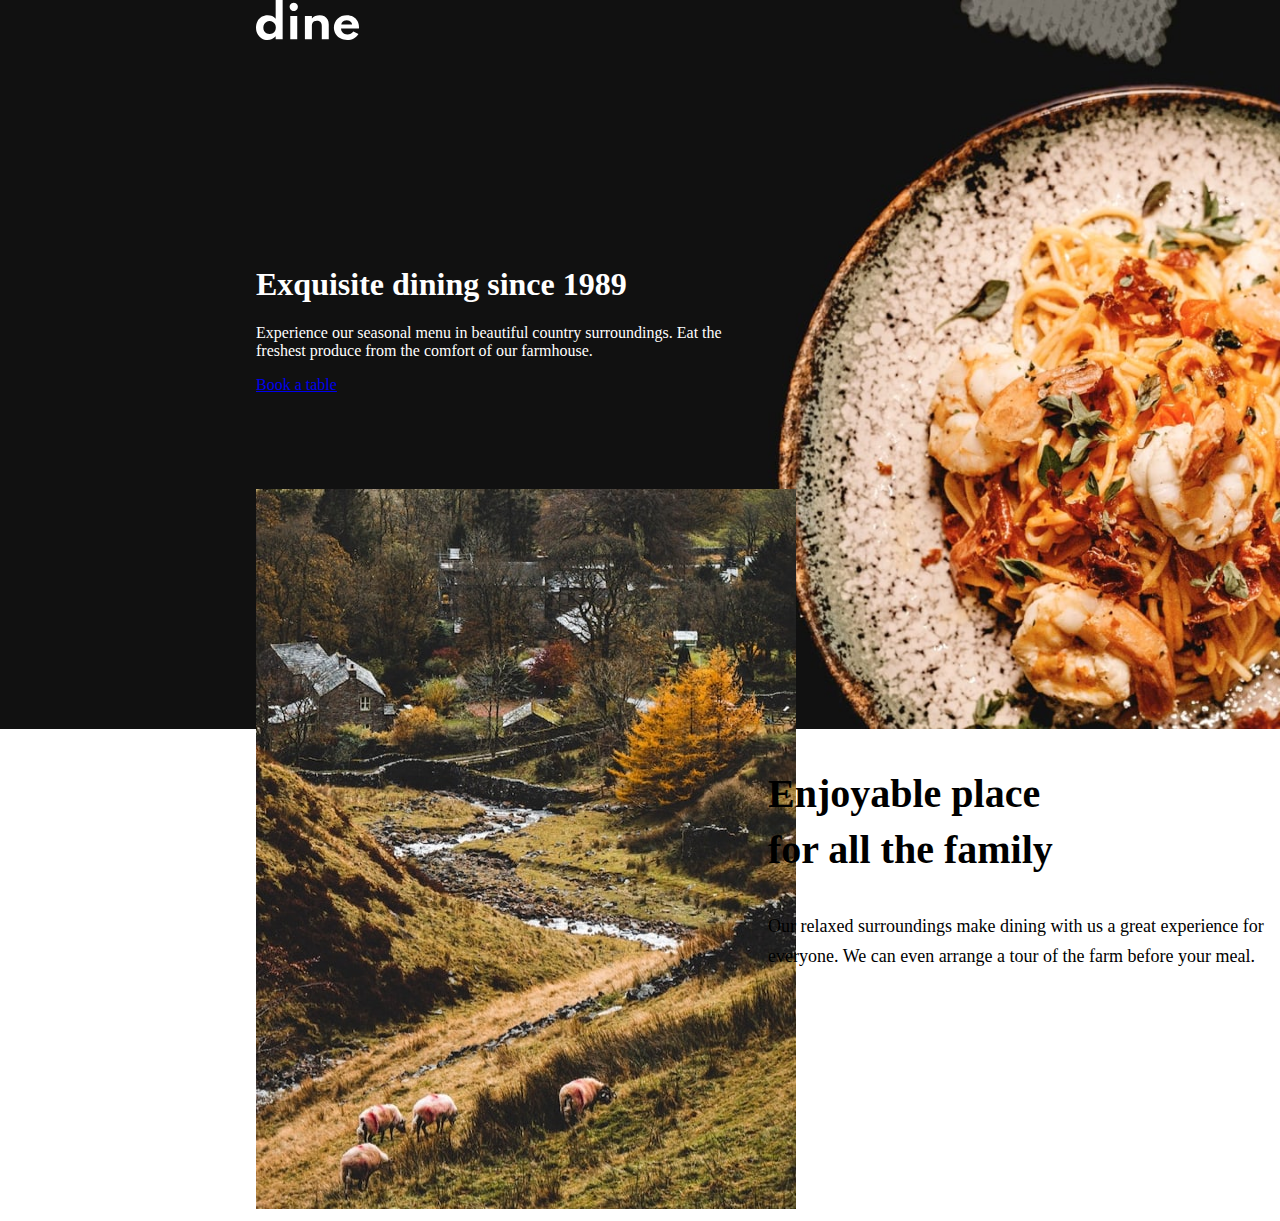
==== starter-code/index.html @ 2d4a2670 "finished the first part of the page" ====
<!DOCTYPE html>
<html lang="en">
<head>
  <meta charset="UTF-8">
  <meta name="viewport" content="width=device-width, initial-scale=1.0">
  <link href="https://cdn.jsdelivr.net/npm/bootstrap@5.0.0-beta1/dist/css/bootstrap.min.css" rel="stylesheet" integrity="sha384-giJF6kkoqNQ00vy+HMDP7azOuL0xtbfIcaT9wjKHr8RbDVddVHyTfAAsrekwKmP1" crossorigin="anonymous">
  <link rel="stylesheet" href="style.css">
  <link rel="icon" type="image/png" sizes="32x32" href="./images/favicon-32x32.png">
  <title>Dine Restaurant</title>
</head>
<body>

    <div class="header">
      <div class="banner">
        <img src="images/homepage/hero-bg-mobile.jpg" alt="pizza" class="mobile">
        <img src="images/homepage/hero-bg-desktop.jpg" alt="pizza" width="100%" class="desktop">
      </div>
      <div class="logo">
        <img src="images/logo.svg" alt="logo" class="mt-3">
      </div>
      <div class="banner-text">
        <h1> Exquisite dining since 1989</h1>
  
        <p>Experience our seasonal menu in beautiful country surroundings. Eat the freshest produce from 
        the comfort of our farmhouse.</p>
      
        <a href="#" class="btn btn-outline-secondary btn-lg" >Book a table</a>

      </div>
      <div class="banner-bottom-img">
        <img src="images/homepage/enjoyable-place-desktop.jpg" alt="enjoyable-place-desktop">

      </div>
      <div class="bottom-img-text mt-3">
        <div class="mobile-text">

        
        <h2>Enjoyable place<br> for all the family</h2>

        <p>Our relaxed surroundings make dining with us a great experience for everyone. We can even arrange 
        a tour of the farm before your meal.</p>
      </div>
      </div>
      </div>
    

  
<!--  
  The most locally sourced food

  All our ingredients come directly from our farm or local fishery. So you can be sure that you’re 
  eating the freshest, most sustainable food.



  A few highlights from our menu

  We cater for all dietary requirements, but here’s a glimpse at some of our diner’s favourites. 
  Our menu is revamped every season.

  Seared Salmon Fillet
  Our locally sourced salmon served with a refreshing buckwheat summer salad.

  Rosemary Filet Mignon
  Our prime beef served to your taste with a delicious choice of seasonal sides.

  Summer Fruit Chocolate Mousse
  Creamy mousse combined with summer fruits and dark chocolate shavings.



  Family Gathering
  Special Events
  Social Events

  Family Gathering
  We love catering for entire families. So please bring everyone along for a special meal with your 
  loved ones. We’ll provide a memorable experience for all.

  Special Events
  Whether it’s a romantic dinner or special date you’re celebrating with others we’ll look after you. 
  We’ll be sure to mark your special date with an unforgettable meal.

  Social Events
  Are you looking to have a larger social event? No problem! We’re more than happy to cater for big 
  parties. We’ll work with you to make your event a hit with everyone.

  Book a table



  Ready to make a reservation?

  Book a table



  Marthwaite, Sedbergh
  Cumbria
  +00 44 123 4567

  Open Times
  Mon - Fri: 09:00 AM - 10:00 PM
  Sat - Sun: 09:00 AM - 11:30 PM

  -->
  <script src="https://code.jquery.com/jquery-3.2.1.slim.min.js" integrity="sha384-KJ3o2DKtIkvYIK3UENzmM7KCkRr/rE9/Qpg6aAZGJwFDMVNA/GpGFF93hXpG5KkN" crossorigin="anonymous"></script>
  <script src="https://cdnjs.cloudflare.com/ajax/libs/popper.js/1.12.9/umd/popper.min.js" integrity="sha384-ApNbgh9B+Y1QKtv3Rn7W3mgPxhU9K/ScQsAP7hUibX39j7fakFPskvXusvfa0b4Q" crossorigin="anonymous"></script>
  <script src="https://maxcdn.bootstrapcdn.com/bootstrap/4.0.0/js/bootstrap.min.js" integrity="sha384-JZR6Spejh4U02d8jOt6vLEHfe/JQGiRRSQQxSfFWpi1MquVdAyjUar5+76PVCmYl" crossorigin="anonymous"></script>

</body>
</html>
---- starter-code/style.css ----
body {
    margin: 0 auto;
}

.header {
    display: grid;
    grid-template-columns: repeat(5, 1fr);
    grid-template-rows: repeat(5, 1fr);
    grid-column-gap: 0px;
    grid-row-gap: 0px;
    }
    
    .banner { grid-area: 1 / 1 / 4 / 6; }
    .logo { grid-area: 1 / 2 / 2 / 2; }
    .banner-text { grid-area: 2 / 2 / 3 / 4; }
    .banner-bottom-img { grid-area: 3 / 2 / 6 / 4; }
    .bottom-img-text { grid-area: 4 / 4 / 6 / 6; }

.banner-text {
    color: white;
}

.bottom-img-text h2{
    font-size: 40px;
    line-height: 56px;
}

.bottom-img-text {
    font-size: 18px;
    line-height: 30px;
}

.mobile {
    display: none;
}
@media (max-width: 576px){
    .header {
        display: block;
    }

    .desktop {
        display: none;

    }
    .mobile{
        display: block;
        width: 100vw;
    }

    .banner-bottom-img img{
        width: 100vw;
        position: relative;
        top: -233px;
    }

    .banner-text{
        position: relative;
        top: -443px;
        text-align: center;
    }

    .mobile-text{
        position: relative;
        top: -239px;
        text-align: center;
    }

}
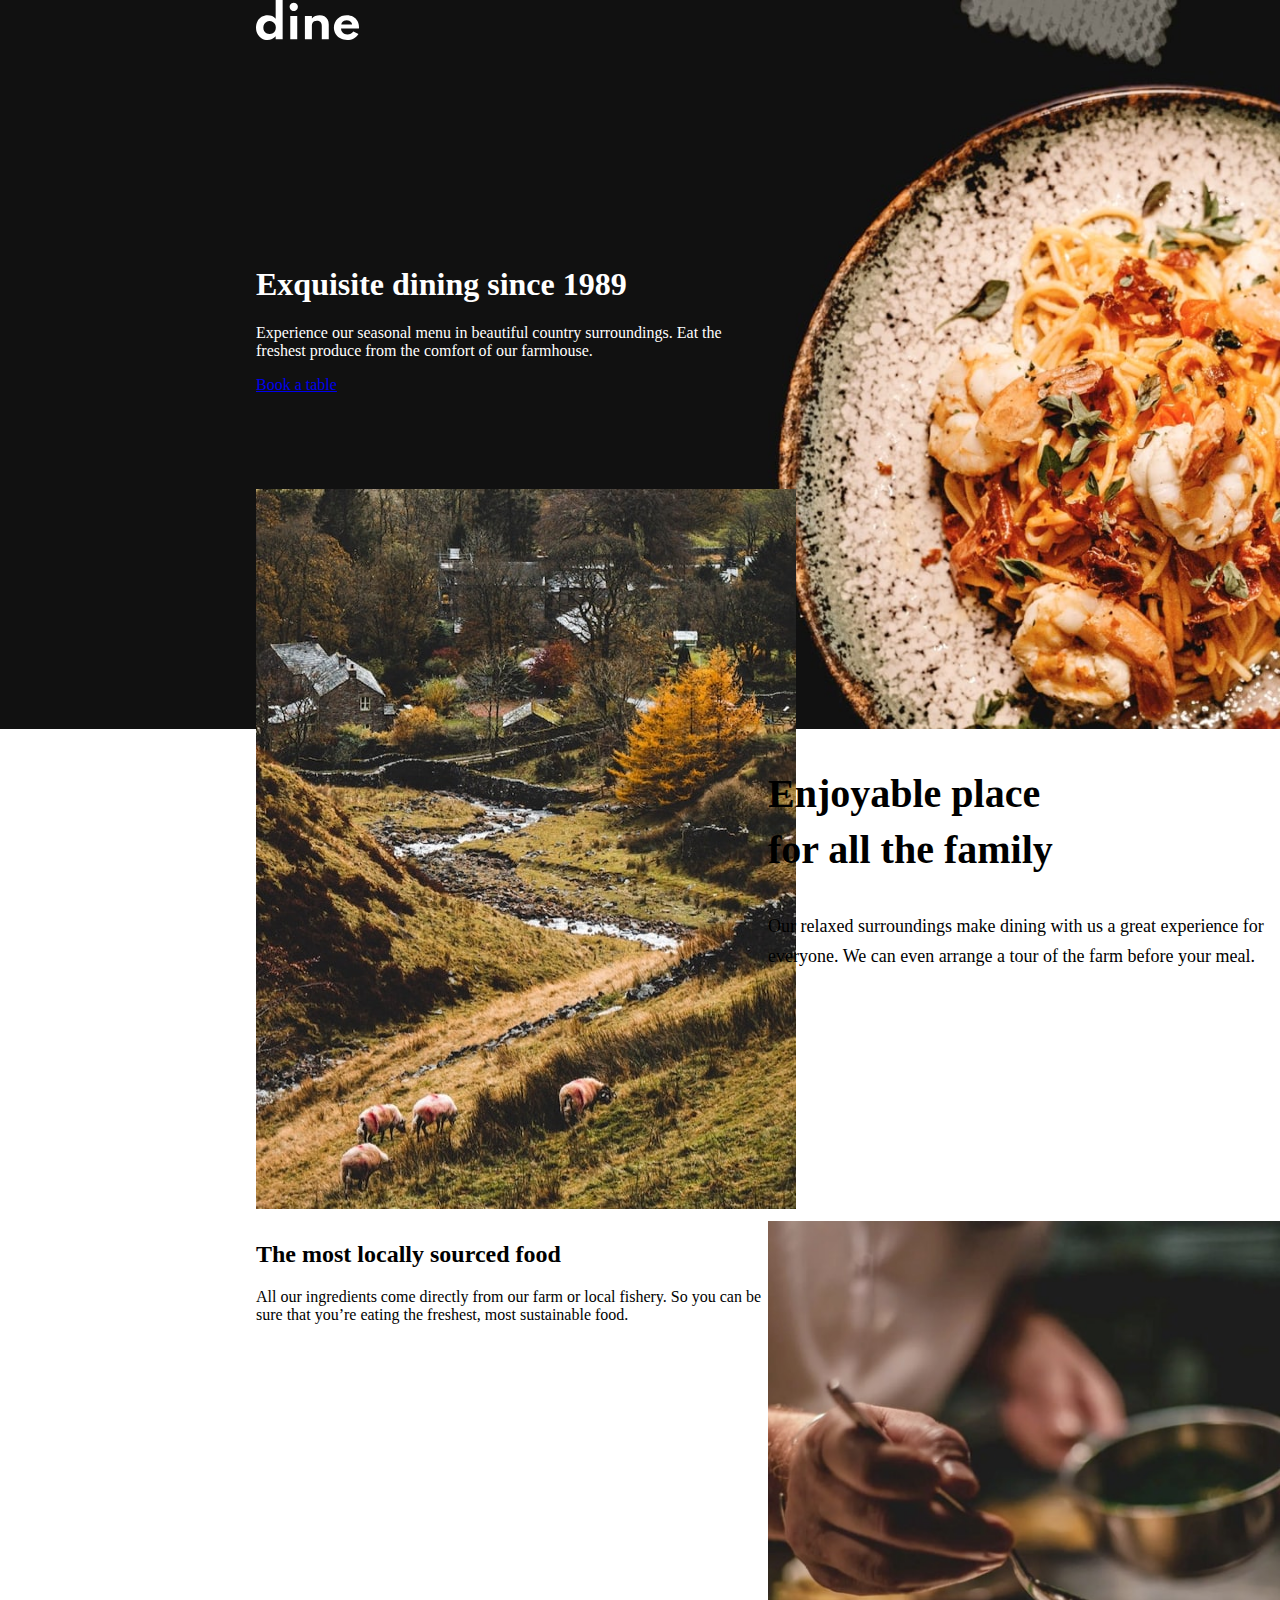
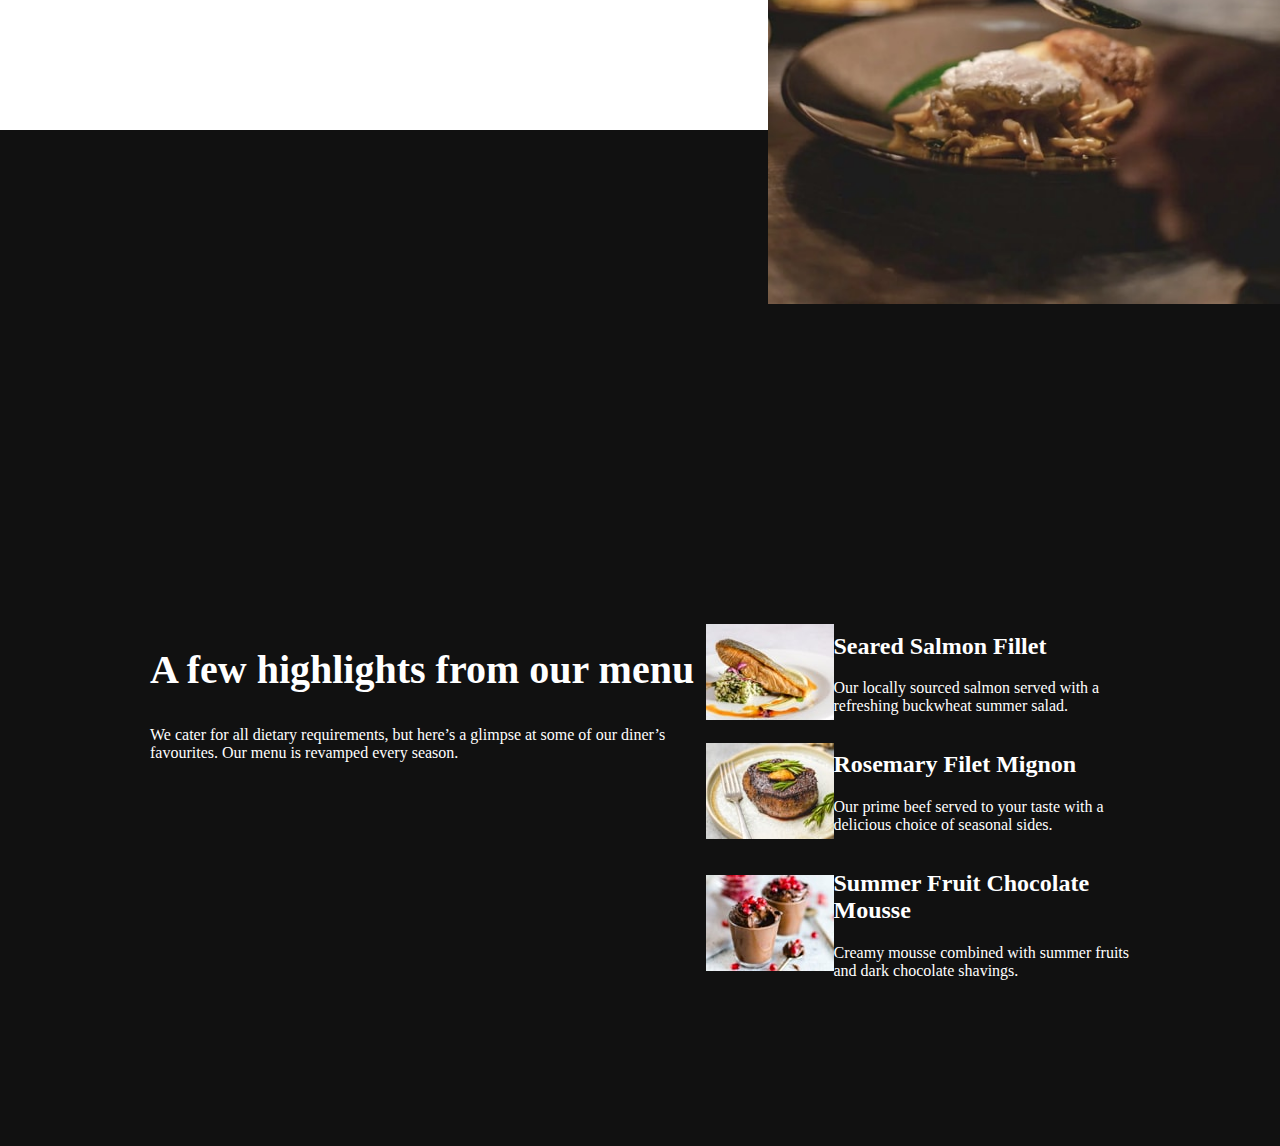
==== commit ac3f88f7: "finished first half" ====
--- a/starter-code/index.html
+++ b/starter-code/index.html
@@ -42,32 +42,71 @@
       </div>
       </div>
       </div>
-    
 
-  
-<!--  
-  The most locally sourced food
-
-  All our ingredients come directly from our farm or local fishery. So you can be sure that you’re 
-  eating the freshest, most sustainable food.
+   
 
 
+     
+      <div class="parent">
+        <div class="div1"> 
+          <div class="text-only">
 
-  A few highlights from our menu
+            <h2>A few highlights from our menu</h2>
+  
+            <p>We cater for all dietary requirements, but here’s a glimpse at some of our diner’s favourites. 
+            Our menu is revamped every season.</p>
+          </div>
+        
 
-  We cater for all dietary requirements, but here’s a glimpse at some of our diner’s favourites. 
-  Our menu is revamped every season.
+          
+          <div class="text-images">
 
-  Seared Salmon Fillet
-  Our locally sourced salmon served with a refreshing buckwheat summer salad.
+            <div class="salmon">
 
-  Rosemary Filet Mignon
-  Our prime beef served to your taste with a delicious choice of seasonal sides.
+              <img src="images/homepage/salmon-desktop-tablet.jpg" alt="salmon">
+              <div class="text1 px-2">
 
-  Summer Fruit Chocolate Mousse
-  Creamy mousse combined with summer fruits and dark chocolate shavings.
+                <h2>Seared Salmon Fillet</h2>
+                <p>Our locally sourced salmon served with a refreshing buckwheat summer salad.</p>
+                
+              </div>
+            </div>
 
+            <div class="rosemary">
+              <img src="images/homepage/beef-desktop-tablet.jpg" alt="beef">
+              <div class="text2 px-2">
 
+                <h2>Rosemary Filet Mignon</h2>
+                <p>Our prime beef served to your taste with a delicious choice of seasonal sides.</p>
+              </div>
+            </div>
+            <div class="chocolate">
+
+              <img src="images/homepage/chocolate-desktop-tablet.jpg" alt="chocolate">
+              <div class="text3 px-2">
+
+                <h2>Summer Fruit Chocolate Mousse</h2>
+                <p>Creamy mousse combined with summer fruits and dark chocolate shavings.</p>
+              
+              </div>
+            </div>
+          </div>
+
+        </div>
+        <div class="div2">
+          <img src="images/homepage/locally-sourced-desktop.jpg" alt="" width="100%" >
+        </div>
+        <div class="div3"> 
+          <h2>The most locally sourced food</h2>
+
+          <p>All our ingredients come directly from our farm or local fishery. So you can be sure that you’re 
+          eating the freshest, most sustainable food.</p>
+
+        </div>
+        </div> 
+
+<!--  
+ 
 
   Family Gathering
   Special Events
--- a/starter-code/style.css
+++ b/starter-code/style.css
@@ -2,6 +2,7 @@
     margin: 0 auto;
 }
 
+/* banner section */
 .header {
     display: grid;
     grid-template-columns: repeat(5, 1fr);
@@ -33,6 +34,8 @@
 .mobile {
     display: none;
 }
+
+/* mobile design for the banner section */
 @media (max-width: 576px){
     .header {
         display: block;
@@ -66,3 +69,169 @@
     }
 
 }
+
+
+/* the middle section */
+.parent {
+    display: grid;
+    grid-template-columns: repeat(5, 1fr);
+    grid-template-rows: repeat(3, 1fr);
+    grid-column-gap: 0px;
+    grid-row-gap: 0px;
+    }
+    
+    .div1 { grid-area: 2 / 1 / 4 / 6; }
+    .div2 { grid-area: 1 / 4 / 3 / 6; }
+    .div3 { grid-area: 1 / 2 / 2 / 4; }
+    /* .div1 { grid-area: 4 / 1 / 6 / 6; }
+    .div2 { grid-area: 2 / 4 / 5 / 6; }
+    .div3 { grid-area: 3 / 2 / 4 / 4; } */
+
+    .div1 {
+        background-color: #111111;
+        color: white;
+        padding: 150px;
+        display: flex;
+        justify-content: space-between;
+    }
+
+    .salmon {
+        display: flex;
+        align-items: center;
+        /* margin: 5px; */
+    }
+
+    .rosemary{
+        display: flex;
+        align-items: center;
+    }
+
+    .chocolate{
+        display: flex;
+        align-items: center;
+    }
+    
+    .text-only h2 {
+        font-size: 40px;
+    }
+
+    .text-only  {
+        margin-top: 333px;
+    }
+
+    .text-images{
+        margin-top: 333px;
+    }
+
+    @media (max-width: 576px){
+        .parent {
+            display: block;
+        }
+
+        /*  */
+        .salmon {
+            display: block;
+            align-items: center;
+            position: absolute;
+            width: 327px;
+            /* height: 683px; */
+            left: 24px;
+        }
+
+        .rosemary{
+            display: block;
+            align-items: center;
+            position: relative;
+            top: 221px;
+            right: -24px;
+        }
+
+        .rosemary img {
+            width: 327px;
+        }
+
+        .text2{
+            text-align: center;
+            position: relative;
+            top: 23px;
+        }
+
+        .chocolate{
+            position: relative;
+            top: 250px;
+            display: block;
+        }
+
+        .chocolate img {
+            width: 327px;
+            position: relative;
+            left: 23px;
+        }
+
+        .text3 {
+            text-align: center;
+            position: relative;
+            left: 22px;
+            top: 10px;
+        }
+
+        .div3 {
+            text-align: center;
+        }
+
+
+
+
+
+        
+    
+        
+
+        .text-only h2 {
+            position: relative;
+            top: -403px;
+            width: 100vw;
+            left: -152px;
+            text-align: center;
+        }
+
+        .text-only p {
+            position: relative;
+            top: -403px;
+            width: 100vw;
+            left: -152px;
+            text-align: center;
+        }
+
+        .salmon img{
+            position: relative;
+            width: 327px;
+            top: -185px;
+        }
+
+        .text1 {
+            text-align: center;
+            position: relative;
+            top: -155px;
+        }
+
+        .div1 {
+            height: 1600px;
+        }
+
+
+        .text-only{
+            position: relative;
+            left: -1px;
+            width: 225px;
+        }
+        
+        .text-images {
+            position: relative;
+            left: -375px;
+        }
+
+
+    }
+
+  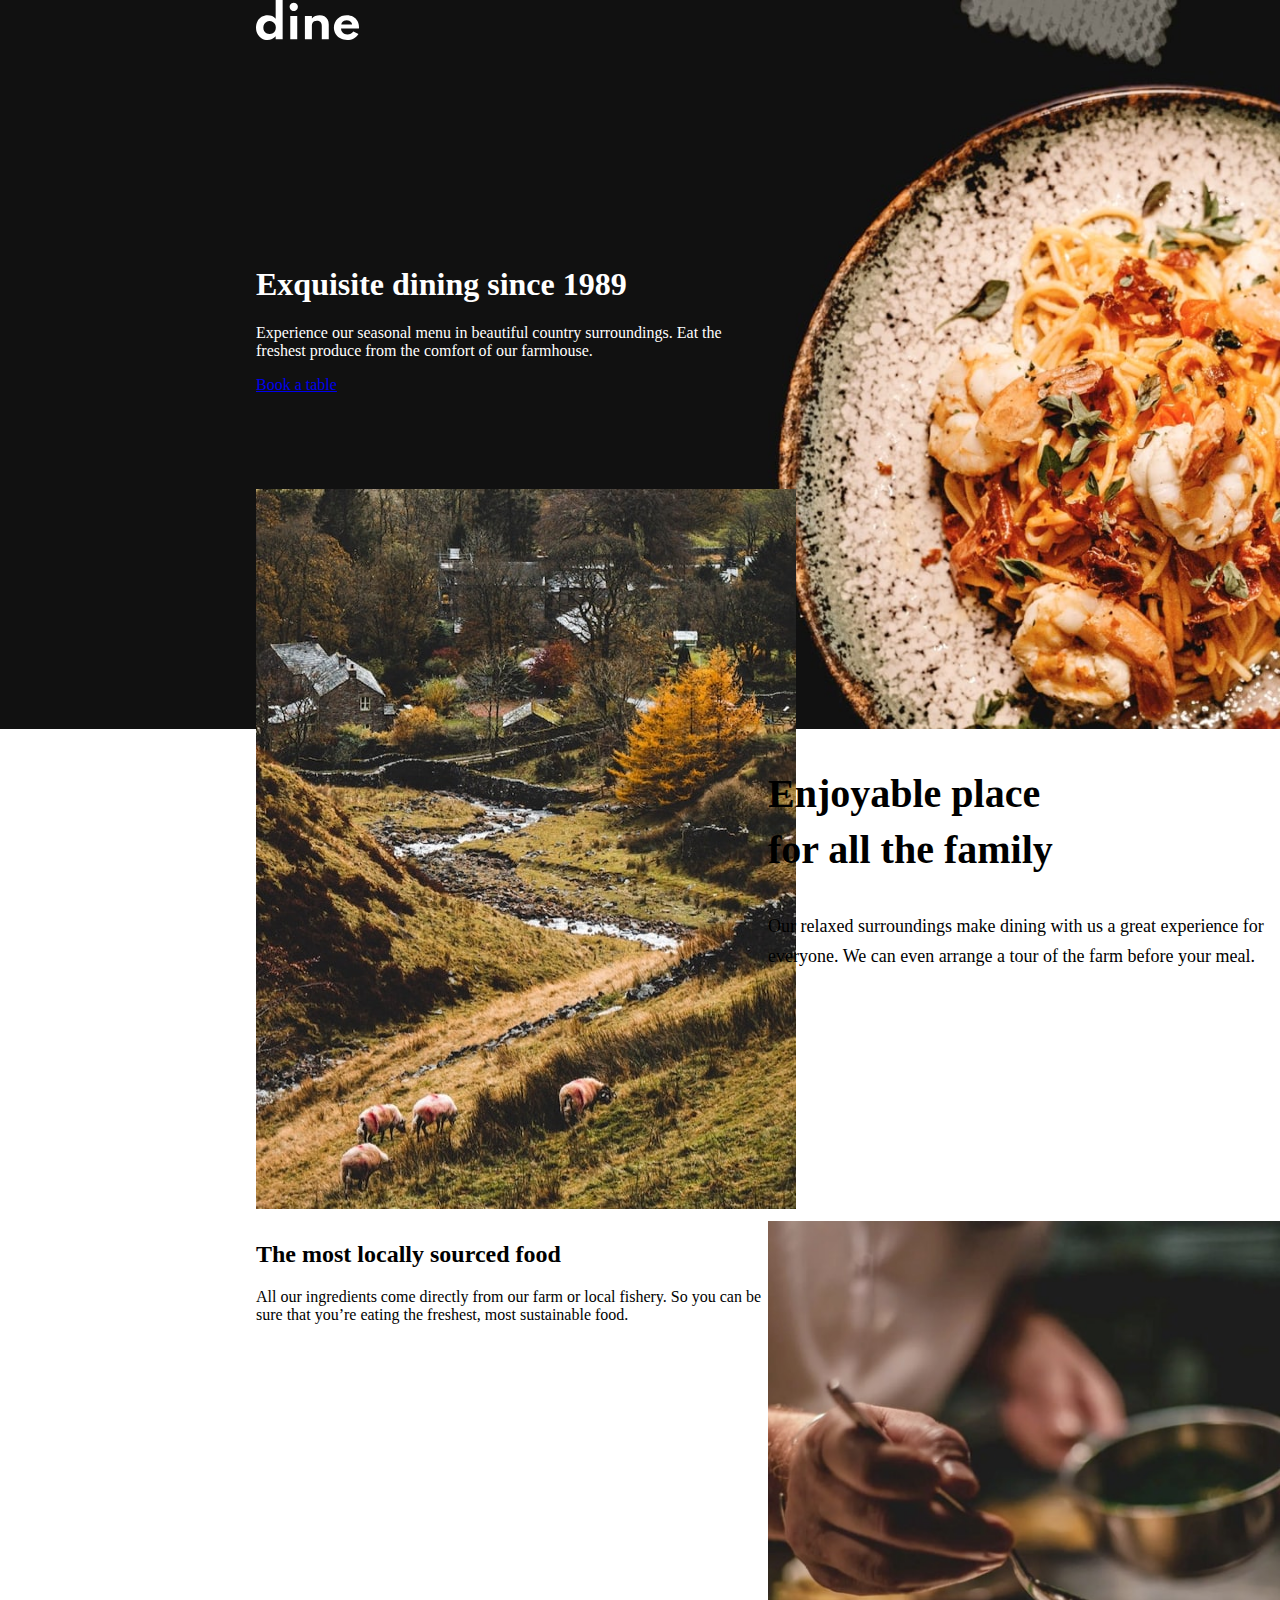
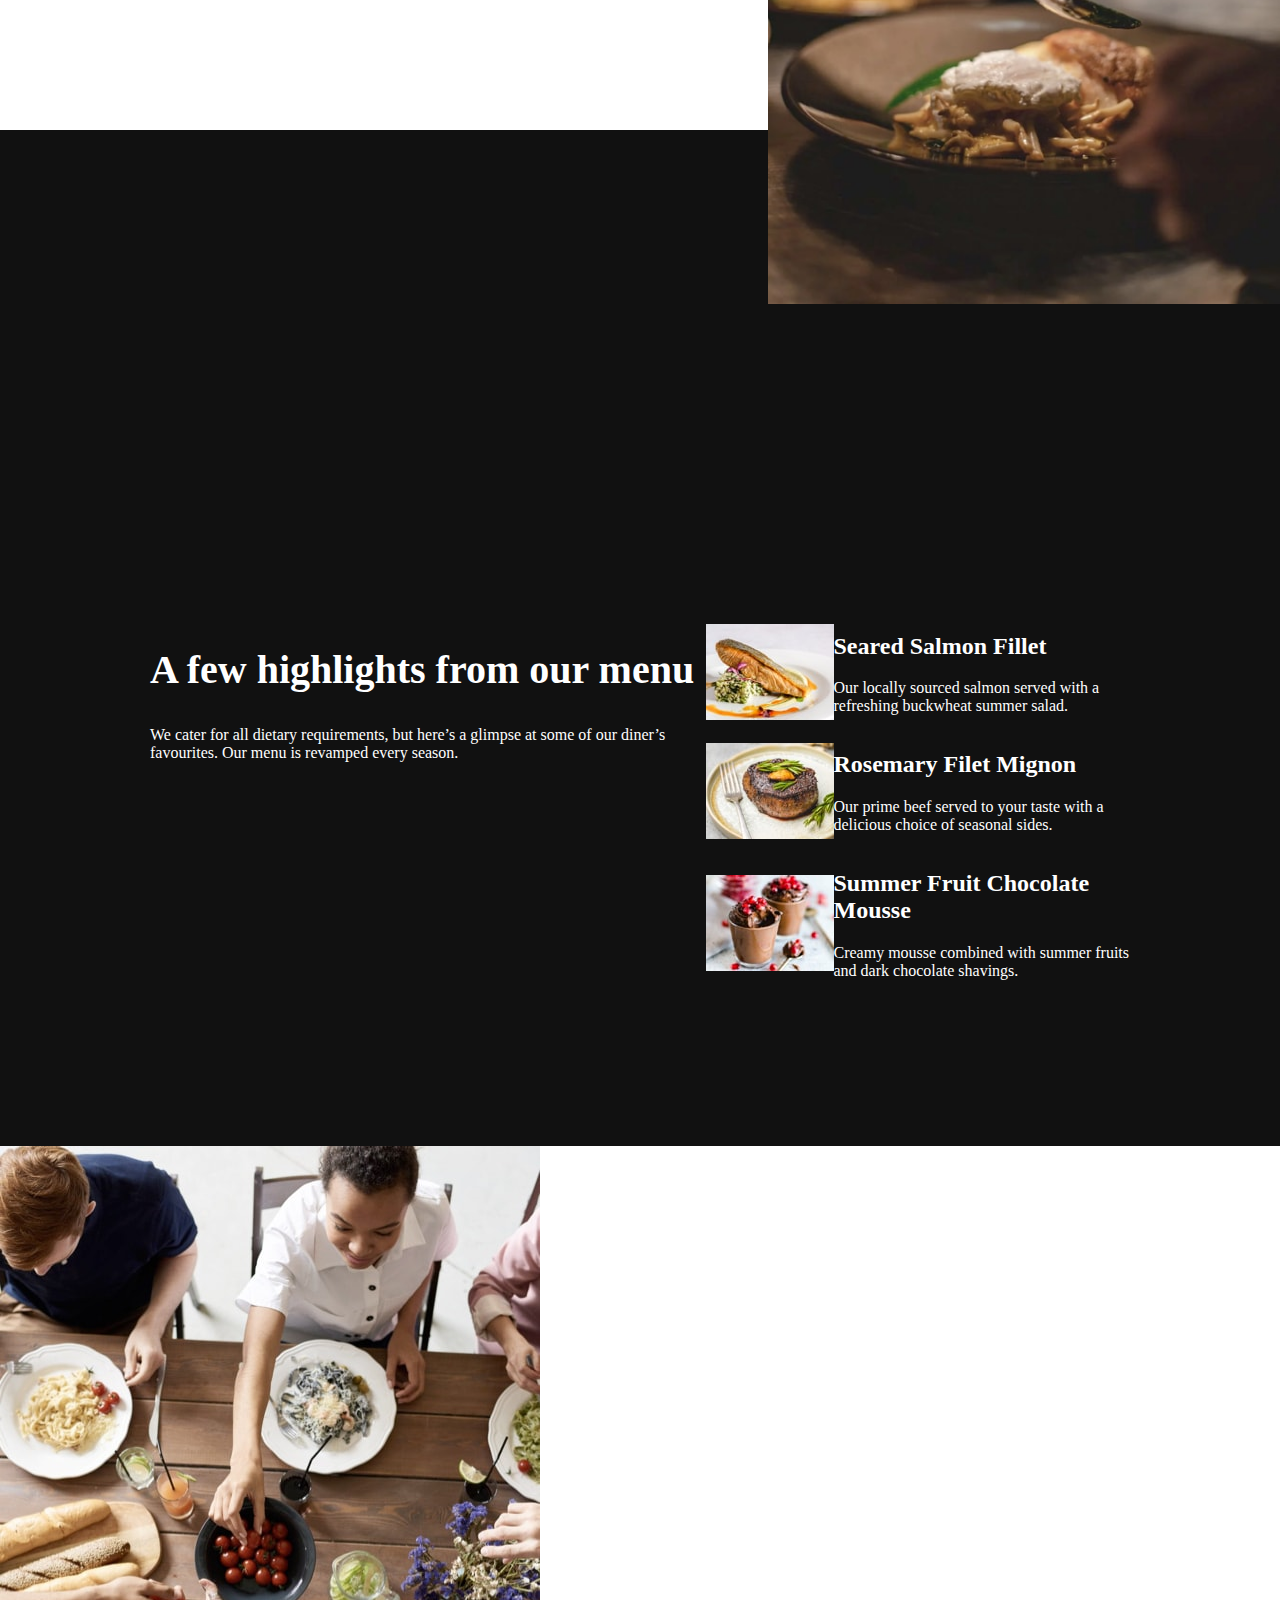
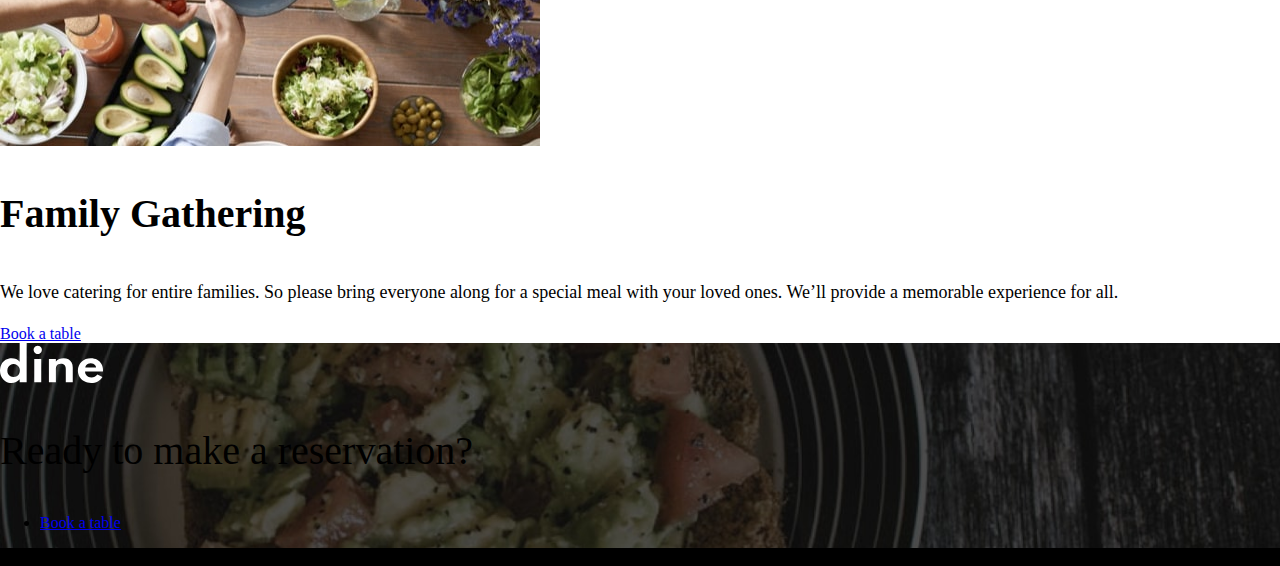
==== commit f638bc9e: "finished the first page" ====
--- a/starter-code/index.html
+++ b/starter-code/index.html
@@ -105,44 +105,99 @@
         </div>
         </div> 
 
-<!--  
- 
-
-  Family Gathering
-  Special Events
-  Social Events
-
-  Family Gathering
-  We love catering for entire families. So please bring everyone along for a special meal with your 
-  loved ones. We’ll provide a memorable experience for all.
-
-  Special Events
-  Whether it’s a romantic dinner or special date you’re celebrating with others we’ll look after you. 
-  We’ll be sure to mark your special date with an unforgettable meal.
-
-  Social Events
-  Are you looking to have a larger social event? No problem! We’re more than happy to cater for big 
-  parties. We’ll work with you to make your event a hit with everyone.
-
-  Book a table
-
-
-
-  Ready to make a reservation?
-
-  Book a table
-
-
-
-  Marthwaite, Sedbergh
-  Cumbria
-  +00 44 123 4567
-
-  Open Times
-  Mon - Fri: 09:00 AM - 10:00 PM
-  Sat - Sun: 09:00 AM - 11:30 PM
-
-  -->
+
+        <div class="container">
+          <div class="row mt-3">
+        
+            <div class="col-12 col-lg-6">
+              <img src="images/homepage/family-gathering-desktop.jpg" alt="family" class="img-fluid">
+
+            </div>
+        
+            <div class="col-12 col-lg-6 mt-5 family-text">
+              <h3>Family Gathering</h3>
+              <p>We love catering for entire families. So please bring everyone along for a special meal with your 
+              loved ones. We’ll provide a memorable experience for all.</p>
+              <a href="#" class="btn btn-dark btn-lg" >Book a table</a>
+            </div>
+        
+          </div>
+        </div>
+
+
+        <footer class="bg-dark text-white text-center text-lg-start mt-3" >
+          <!-- Grid container -->
+          <div class="container p-4">
+            <!--Grid row-->
+            <div class="row">
+              <!--Grid column-->
+              <div class="col-lg-6 col-md-12 mb-4 mb-md-0">
+                <!-- <h5 class="text-uppercase">Footer Content</h5> -->
+                <img src="images/logo.svg" alt="">
+                <p style="font-size: 40px;">Ready to make a reservation?</p>
+              </div>
+              <!--Grid column-->
+        
+              <!--Grid column-->
+              <div class="col-lg-3 col-md-6 mb-4 mb-md-0">
+                <!-- <h5 class="text-uppercase">Links</h5> -->
+        
+                <ul class="list-unstyled mb-0">
+                  <!-- <li>
+                    <a href="#!" class="text-white">Link 1</a>
+                  </li> -->
+                  <li>
+                    <a href="#" class="btn btn-light btn-lg mt-5" >Book a table</a>
+                  </li>
+                  <!-- <li>
+                    <a href="#!" class="text-white">Link 3</a>
+                  </li>
+                  <li>
+                    <a href="#!" class="text-white">Link 4</a>
+                  </li> -->
+                </ul>
+              </div>
+              <!--Grid column-->
+        
+              <!--Grid column-->
+              <!-- <div class="col-lg-3 col-md-6 mb-4 mb-md-0">
+                <h5 class="text-uppercase mb-0">Links</h5>
+        
+                <ul class="list-unstyled">
+                  <li>
+                    <a href="#!" class="text-white">Link 1</a>
+                  </li>
+                  <li>
+                    <a href="#!" class="text-white">Link 2</a>
+                  </li>
+                  <li>
+                    <a href="#!" class="text-white">Link 3</a>
+                  </li>
+                  <li>
+                    <a href="#!" class="text-white">Link 4</a>
+                  </li>
+                </ul>
+              </div> -->
+              <!--Grid column-->
+            </div>
+            <!--Grid row-->
+          </div>
+          <!-- Grid container -->
+        
+          <!-- open times -->
+          <div class="text-center p-3" style="background-color:black">
+            Marthwaite, Sedbergh
+            Cumbria
+            +00 44 123 4567
+
+            Open Times
+            Mon - Fri: 09:00 AM - 10:00 PM
+            Sat - Sun: 09:00 AM - 11:30 PM
+          </div>
+         
+        </footer>
+
+
   <script src="https://code.jquery.com/jquery-3.2.1.slim.min.js" integrity="sha384-KJ3o2DKtIkvYIK3UENzmM7KCkRr/rE9/Qpg6aAZGJwFDMVNA/GpGFF93hXpG5KkN" crossorigin="anonymous"></script>
   <script src="https://cdnjs.cloudflare.com/ajax/libs/popper.js/1.12.9/umd/popper.min.js" integrity="sha384-ApNbgh9B+Y1QKtv3Rn7W3mgPxhU9K/ScQsAP7hUibX39j7fakFPskvXusvfa0b4Q" crossorigin="anonymous"></script>
   <script src="https://maxcdn.bootstrapcdn.com/bootstrap/4.0.0/js/bootstrap.min.js" integrity="sha384-JZR6Spejh4U02d8jOt6vLEHfe/JQGiRRSQQxSfFWpi1MquVdAyjUar5+76PVCmYl" crossorigin="anonymous"></script>
--- a/starter-code/style.css
+++ b/starter-code/style.css
@@ -179,14 +179,6 @@
             text-align: center;
         }
 
-
-
-
-
-        
-    
-        
-
         .text-only h2 {
             position: relative;
             top: -403px;
@@ -234,4 +226,22 @@
 
     }
 
-  +   
+
+  .family-text h3 {
+      font-size: 40px;
+  }
+
+  .family-text p {
+    font-size: 18px;
+    line-height: 30px;
+}
+
+footer {
+    background-image:url(./images/homepage/ready-bg-desktop.jpg); background-repeat: no-repeat; background-size: cover;
+}
+@media (max-width: 576px){
+   footer {
+       background-image: url(./images/homepage/ready-bg-mobile.jpg); background-repeat: no-repeat; background-size: cover;
+   }
+}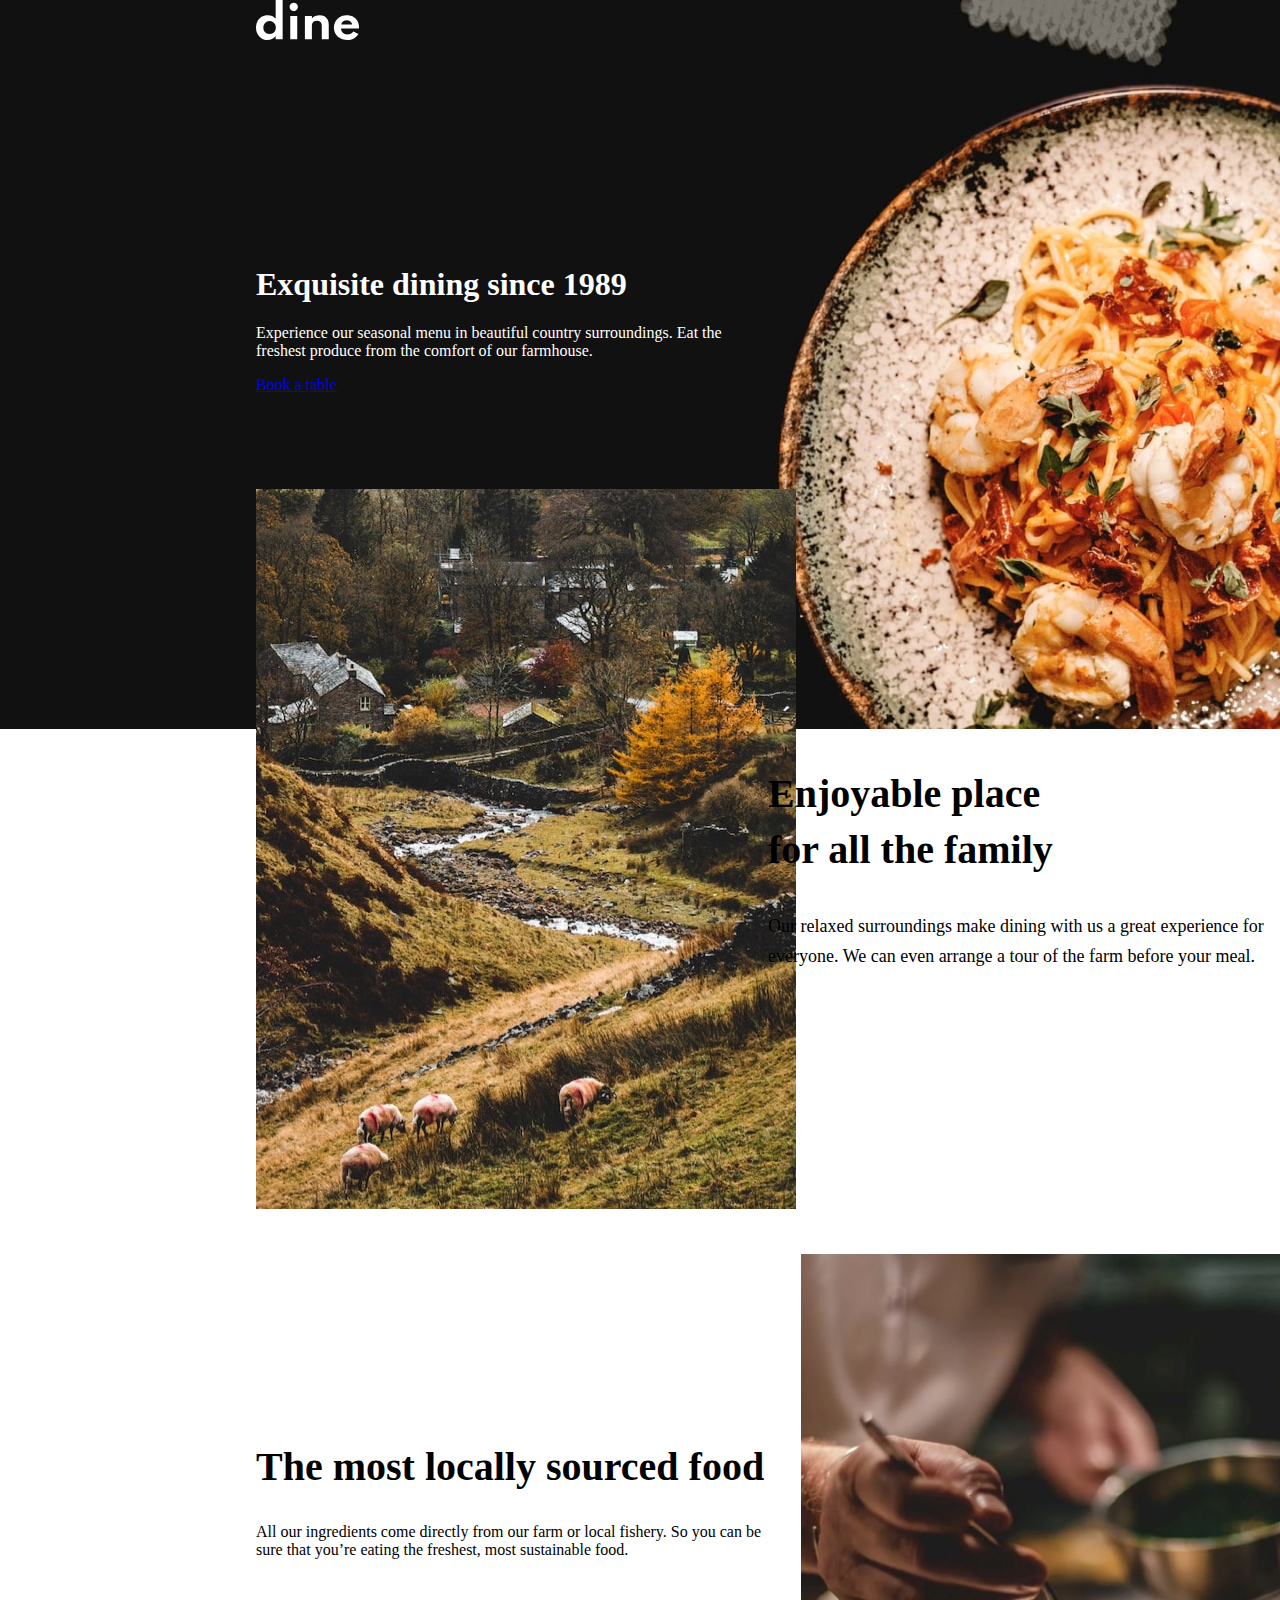
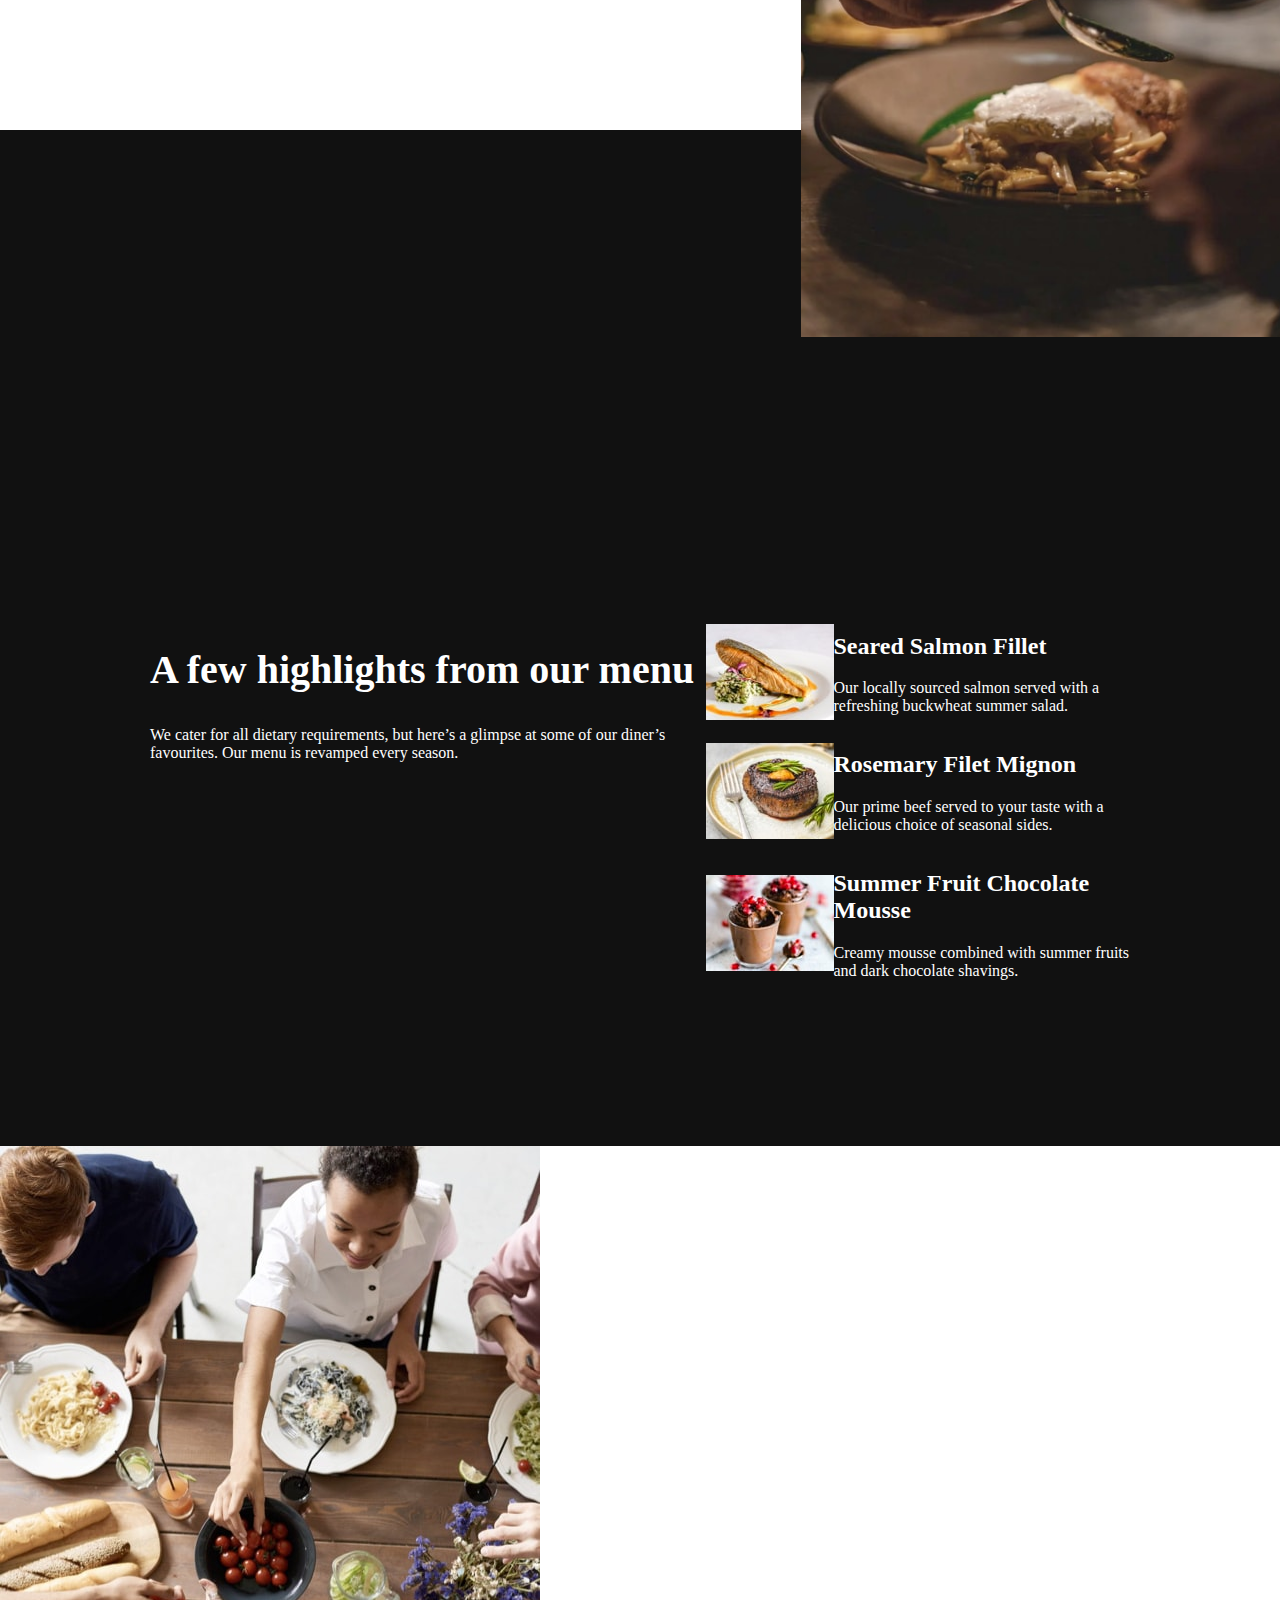
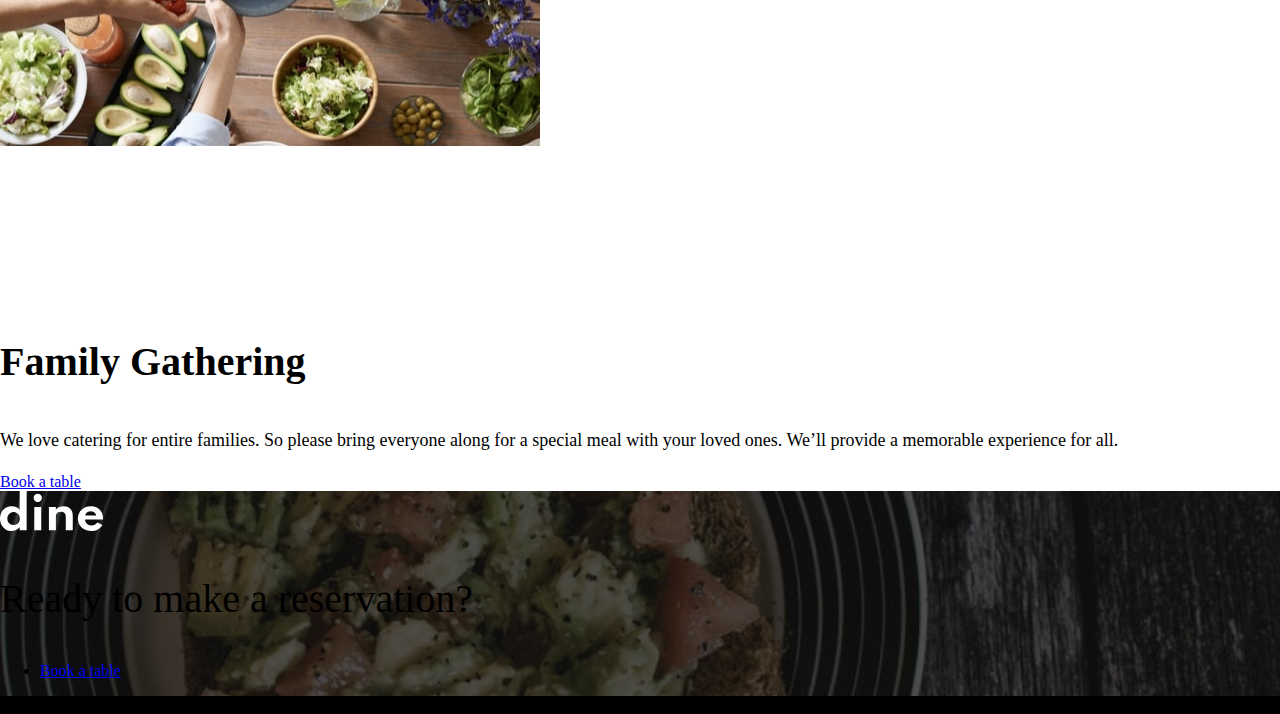
==== commit bf7e04d0: "fixed the website bugs" ====
--- a/starter-code/index.html
+++ b/starter-code/index.html
@@ -5,7 +5,6 @@
   <meta name="viewport" content="width=device-width, initial-scale=1.0">
   <link href="https://cdn.jsdelivr.net/npm/bootstrap@5.0.0-beta1/dist/css/bootstrap.min.css" rel="stylesheet" integrity="sha384-giJF6kkoqNQ00vy+HMDP7azOuL0xtbfIcaT9wjKHr8RbDVddVHyTfAAsrekwKmP1" crossorigin="anonymous">
   <link rel="stylesheet" href="style.css">
-  <link rel="icon" type="image/png" sizes="32x32" href="./images/favicon-32x32.png">
   <title>Dine Restaurant</title>
 </head>
 <body>
@@ -16,7 +15,7 @@
         <img src="images/homepage/hero-bg-desktop.jpg" alt="pizza" width="100%" class="desktop">
       </div>
       <div class="logo">
-        <img src="images/logo.svg" alt="logo" class="mt-3">
+        <a href="./index.html"><img src="images/logo.svg" alt="logo" class="mt-3"></a>
       </div>
       <div class="banner-text">
         <h1> Exquisite dining since 1989</h1>
@@ -24,7 +23,7 @@
         <p>Experience our seasonal menu in beautiful country surroundings. Eat the freshest produce from 
         the comfort of our farmhouse.</p>
       
-        <a href="#" class="btn btn-outline-secondary btn-lg" >Book a table</a>
+        <a href="booking.html" class="btn btn-outline-secondary btn-lg" >Book a table</a>
 
       </div>
       <div class="banner-bottom-img">
@@ -43,10 +42,6 @@
       </div>
       </div>
 
-   
-
-
-     
       <div class="parent">
         <div class="div1"> 
           <div class="text-only">
@@ -56,9 +51,7 @@
             <p>We cater for all dietary requirements, but here’s a glimpse at some of our diner’s favourites. 
             Our menu is revamped every season.</p>
           </div>
-        
-
-          
+   
           <div class="text-images">
 
             <div class="salmon">
@@ -94,10 +87,10 @@
 
         </div>
         <div class="div2">
-          <img src="images/homepage/locally-sourced-desktop.jpg" alt="" width="100%" >
+          <img src="images/homepage/locally-sourced-desktop.jpg" alt="" width="100%" style="padding: 33px;" >
         </div>
-        <div class="div3"> 
-          <h2>The most locally sourced food</h2>
+        <div class="div3" style="margin-top: 188px;"> 
+          <h2 style="font-size: 40px;">The most locally sourced food</h2>
 
           <p>All our ingredients come directly from our farm or local fishery. So you can be sure that you’re 
           eating the freshest, most sustainable food.</p>
@@ -114,11 +107,11 @@
 
             </div>
         
-            <div class="col-12 col-lg-6 mt-5 family-text">
+            <div class="col-12 col-lg-6 family-text" style="margin-top: 188px;">
               <h3>Family Gathering</h3>
               <p>We love catering for entire families. So please bring everyone along for a special meal with your 
               loved ones. We’ll provide a memorable experience for all.</p>
-              <a href="#" class="btn btn-dark btn-lg" >Book a table</a>
+              <a href="booking.html" class="btn btn-dark btn-lg" >Book a table</a>
             </div>
         
           </div>
@@ -133,7 +126,7 @@
               <!--Grid column-->
               <div class="col-lg-6 col-md-12 mb-4 mb-md-0">
                 <!-- <h5 class="text-uppercase">Footer Content</h5> -->
-                <img src="images/logo.svg" alt="">
+                <a href="./index.html"><img src="images/logo.svg" alt=""></a>
                 <p style="font-size: 40px;">Ready to make a reservation?</p>
               </div>
               <!--Grid column-->
@@ -147,7 +140,7 @@
                     <a href="#!" class="text-white">Link 1</a>
                   </li> -->
                   <li>
-                    <a href="#" class="btn btn-light btn-lg mt-5" >Book a table</a>
+                    <a href="booking.html" class="btn btn-light btn-lg mt-5" >Book a table</a>
                   </li>
                   <!-- <li>
                     <a href="#!" class="text-white">Link 3</a>
--- a/starter-code/style.css
+++ b/starter-code/style.css
@@ -185,6 +185,7 @@
             width: 100vw;
             left: -152px;
             text-align: center;
+            font-size: 36px;
         }
 
         .text-only p {
@@ -193,6 +194,7 @@
             width: 100vw;
             left: -152px;
             text-align: center;
+            font-size: 15px;
         }
 
         .salmon img{
@@ -244,4 +246,38 @@
    footer {
        background-image: url(./images/homepage/ready-bg-mobile.jpg); background-repeat: no-repeat; background-size: cover;
    }
-}+
+   /* .div3 h2 {
+       font-size: 40px !important;
+       margin-top: -10px !important;
+
+   }  */
+
+   .family-text {
+       margin-top: 30px !important;
+   }
+
+   /* .div3{
+   } */
+}
+
+@media (max-width: 992px){
+    .div3 {
+        margin-top: 160px !important;
+    } 
+
+}
+
+@media (max-width: 576px){
+    .div3 h2 {
+        margin-top: -144px !important;
+ 
+    } 
+
+    .div1 {
+        margin-top: -200px;
+    }
+
+}
+
+
